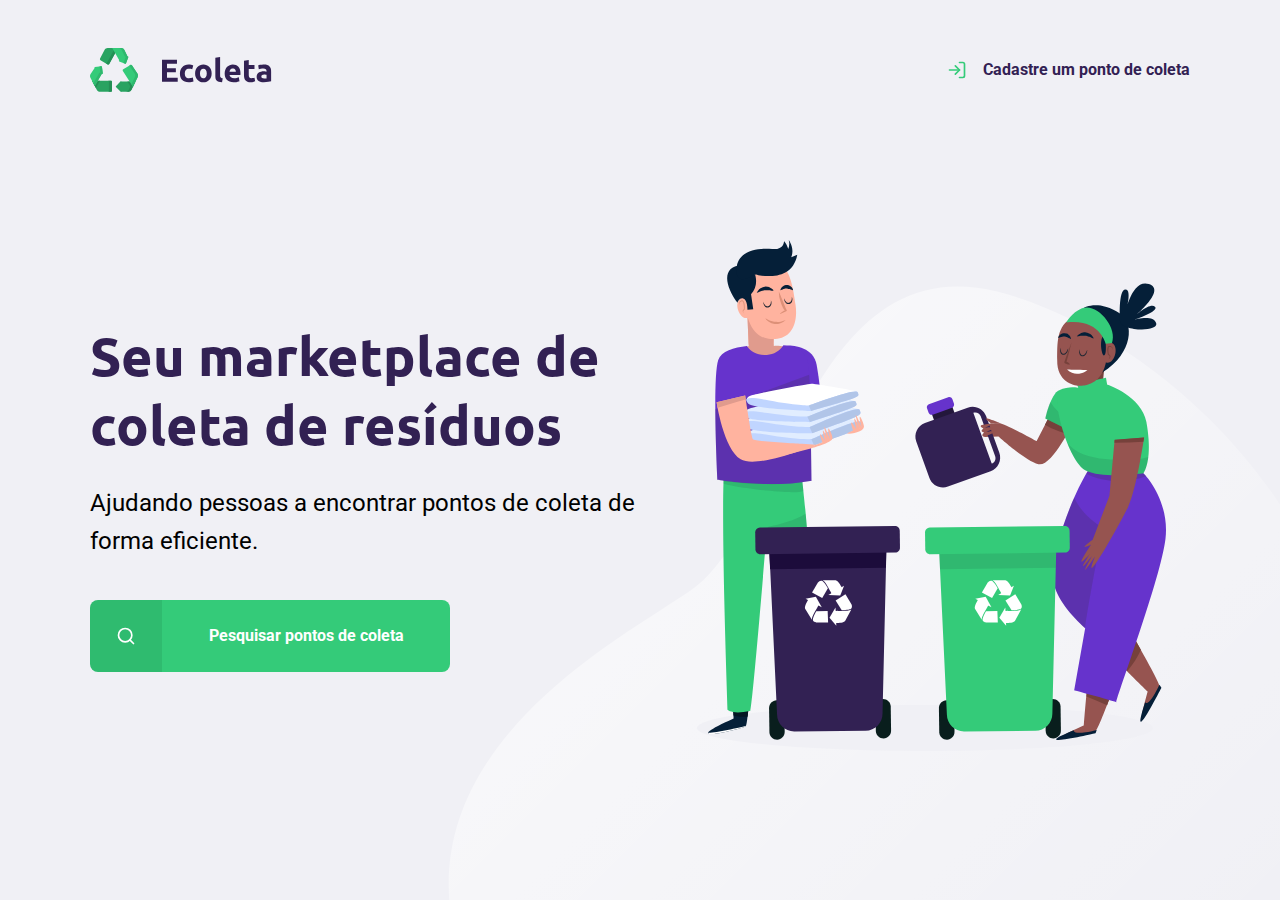
==== index.html @ a5190120 "Aula1" ====
<!DOCTYPE html>
<html lang="pt_br">
<head>
    <meta charset="UTF-8">
    <meta name="viewport" content="width=device-width, initial-scale=1.0">
    <title>Ecoleta</title>
    <link href="https://fonts.googleapis.com/css2?family=Roboto&family=Ubuntu:wght@700&display=swap" rel="stylesheet">
    <link rel="stylesheet" href="/styles/main.css">
</head>
<body>
    <div id="page-home">
        <div class="content">
            <header>
                <img src="/assents/logo.svg" alt="Logomarca">
                <a href="#">
                    <span></span>
                    Cadastre um ponto de coleta
                </a>
            </header>
            <main>
                <h1 >Seu marketplace de coleta de resíduos</h1>
                <p>Ajudando pessoas a encontrar pontos de coleta de forma eficiente.</p>
                <a href="#">
                    <span></span>
                    <strong>Pesquisar pontos de coleta</strong>
                </a>
            </main>
        </div>
    </div>
</body>
</html>
---- styles/main.css ----
:root{
    --title-color:#322153;
    --primary-color: #34cb79;
}
*{
    margin: 0;
    padding: 0;
}
html{
    font-family: 'Roboto', sans-serif;
}
body{
    background: #f0f0f5;
    -webkit-font-smoothing: antialiased;/*deixa a fonte mais gostosinha de ver*/
}
a{
    text-decoration: none;
}
h1, h2, h3, h4, h5, h6{
    color: var(--title-color);
    font-family: 'Ubuntu', sans-serif;;
}
/*  display:inline ocupa apenas o espaço dele 
    display:block ocupa a linha toda */
#page-home{
    height: 100vh;
    background: url('../assents/home-background.svg') no-repeat;
    background-position: 35vw bottom;
}
#page-home .content{
    width: 90%;
    max-width: 1100px;
    margin: 0 auto; /* ultilizado para elementos com display:block */
    display: flex;
    flex-direction: column;
    height: 100%;
}
#page-home header{
    margin-top: 48px;
    display: flex;
    align-items: center;
    justify-content: space-between;
}
#page-home header a{
    display: flex;
    color: var(--title-color);
    font-weight: 700;
}
#page-home header a span{
    margin-right: 16px;
    background-image: url('../assents/log-in.svg');
    width: 20px;
    height: 20px;
}
#page-home main{
    max-width: 560px;
    flex: 1;
    display: flex;
    flex-direction: column;
    justify-content: center;
    flex: 1;
}
#page-home main h1{
    font-size: 54px;
}
#page-home main p{
    font-size: 24px;
    line-height: 38px;
    margin-top: 25px;
}
#page-home main a{
    display: flex;
    align-items: center;
    margin-top: 40px;
    width: 100%;
    max-width: 360px;
    height: 72px;
    border-radius: 8px;
    background-color: var(--primary-color);
    transition: 400ms;
}
#page-home main a:hover{
    background-color: #2fb86d;
}
#page-home main a span{
    width: 72px;
    height: 72px;
    border-top-left-radius: 8px;
    border-bottom-left-radius: 8px;
    background-color: rgba(0, 0, 0, 0.08);
    display: flex;
    align-items: center;
    justify-content: center;
}
#page-home main a span::after{
    content: "";
    background-image: url('../assents/search.svg');
    width: 20px;
    height: 20px;
}
#page-home main a strong{
    color: white;
    flex: 1;
    text-align: center;
}
@media(max-width:900px){
    #page-home{
        background-position: 70vw;
    }
    #page-home .content{
        align-items: center;
        text-align: center;
    }
    #page-home header a{
        position: absolute;
        bottom: 48px;
        left: 50%;
        transform: translateX(-50%);
    }
    #page-home main{
        align-items: center;
    }
}
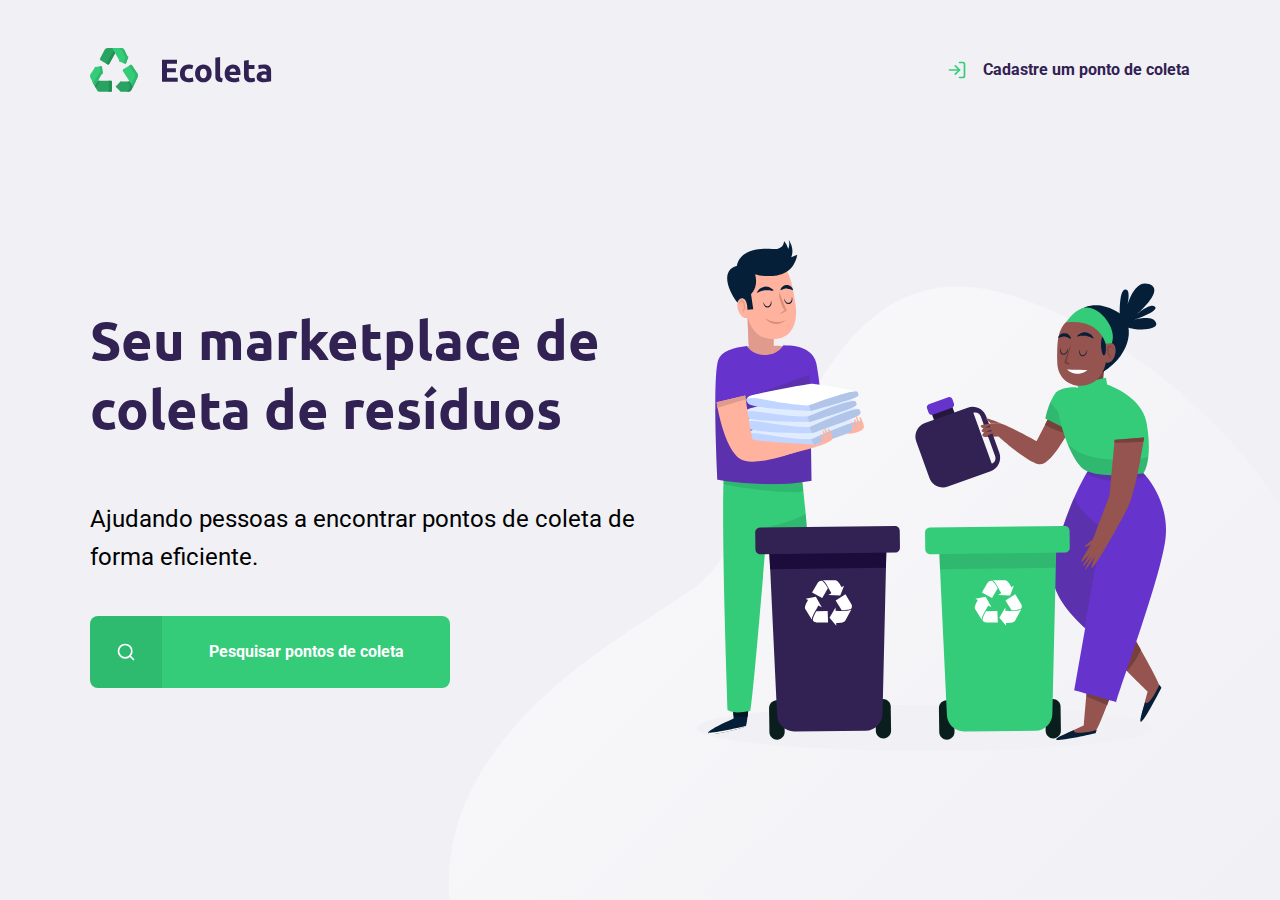
==== commit c939c86c: "Aula 2" ====
--- a/index.html
+++ b/index.html
@@ -6,6 +6,8 @@
     <title>Ecoleta</title>
     <link href="https://fonts.googleapis.com/css2?family=Roboto&family=Ubuntu:wght@700&display=swap" rel="stylesheet">
     <link rel="stylesheet" href="/styles/main.css">
+    <link rel="stylesheet" href="/styles/home.css">
+    <link rel="stylesheet" href="/styles/responsive.css">
 </head>
 <body>
     <div id="page-home">
--- a/styles/main.css
+++ b/styles/main.css
@@ -5,6 +5,7 @@
 *{
     margin: 0;
     padding: 0;
+    box-sizing: border-box;/*o padding não vai esticar a caixa, o tamanho dela é regido pela borda*/
 }
 html{
     font-family: 'Roboto', sans-serif;
@@ -18,106 +19,9 @@
 }
 h1, h2, h3, h4, h5, h6{
     color: var(--title-color);
-    font-family: 'Ubuntu', sans-serif;;
+    font-family: 'Ubuntu', sans-serif;
+    margin-bottom: 32px;
 }
 /*  display:inline ocupa apenas o espaço dele 
     display:block ocupa a linha toda */
-#page-home{
-    height: 100vh;
-    background: url('../assents/home-background.svg') no-repeat;
-    background-position: 35vw bottom;
-}
-#page-home .content{
-    width: 90%;
-    max-width: 1100px;
-    margin: 0 auto; /* ultilizado para elementos com display:block */
-    display: flex;
-    flex-direction: column;
-    height: 100%;
-}
-#page-home header{
-    margin-top: 48px;
-    display: flex;
-    align-items: center;
-    justify-content: space-between;
-}
-#page-home header a{
-    display: flex;
-    color: var(--title-color);
-    font-weight: 700;
-}
-#page-home header a span{
-    margin-right: 16px;
-    background-image: url('../assents/log-in.svg');
-    width: 20px;
-    height: 20px;
-}
-#page-home main{
-    max-width: 560px;
-    flex: 1;
-    display: flex;
-    flex-direction: column;
-    justify-content: center;
-    flex: 1;
-}
-#page-home main h1{
-    font-size: 54px;
-}
-#page-home main p{
-    font-size: 24px;
-    line-height: 38px;
-    margin-top: 25px;
-}
-#page-home main a{
-    display: flex;
-    align-items: center;
-    margin-top: 40px;
-    width: 100%;
-    max-width: 360px;
-    height: 72px;
-    border-radius: 8px;
-    background-color: var(--primary-color);
-    transition: 400ms;
-}
-#page-home main a:hover{
-    background-color: #2fb86d;
-}
-#page-home main a span{
-    width: 72px;
-    height: 72px;
-    border-top-left-radius: 8px;
-    border-bottom-left-radius: 8px;
-    background-color: rgba(0, 0, 0, 0.08);
-    display: flex;
-    align-items: center;
-    justify-content: center;
-}
-#page-home main a span::after{
-    content: "";
-    background-image: url('../assents/search.svg');
-    width: 20px;
-    height: 20px;
-}
-#page-home main a strong{
-    color: white;
-    flex: 1;
-    text-align: center;
-}
-@media(max-width:900px){
-    #page-home{
-        background-position: 70vw;
-    }
-    #page-home .content{
-        align-items: center;
-        text-align: center;
-    }
-    #page-home header a{
-        position: absolute;
-        bottom: 48px;
-        left: 50%;
-        transform: translateX(-50%);
-    }
-    #page-home main{
-        align-items: center;
-    }
-}+
--- a/styles/home.css
+++ b/styles/home.css
@@ -0,0 +1,81 @@
+#page-home{
+    height: 100vh;
+    background: url('../assents/home-background.svg') no-repeat;
+    background-position: 35vw bottom;
+}
+#page-home .content{
+    width: 90%;
+    max-width: 1100px;
+    margin: 0 auto; /* ultilizado para elementos com display:block */
+    display: flex;
+    flex-direction: column;
+    height: 100%;
+}
+#page-home header{
+    margin-top: 48px;
+    display: flex;
+    align-items: center;
+    justify-content: space-between;
+}
+#page-home header a{
+    display: flex;
+    color: var(--title-color);
+    font-weight: 700;
+}
+#page-home header a span{
+    margin-right: 16px;
+    background-image: url('../assents/log-in.svg');
+    width: 20px;
+    height: 20px;
+}
+#page-home main{
+    max-width: 560px;
+    flex: 1;
+    display: flex;
+    flex-direction: column;
+    justify-content: center;
+    flex: 1;
+}
+#page-home main h1{
+    font-size: 54px;
+}
+#page-home main p{
+    font-size: 24px;
+    line-height: 38px;
+    margin-top: 25px;
+}
+#page-home main a{
+    display: flex;
+    align-items: center;
+    margin-top: 40px;
+    width: 100%;
+    max-width: 360px;
+    height: 72px;
+    border-radius: 8px;
+    background-color: var(--primary-color);
+    transition: 400ms;
+}
+#page-home main a:hover{
+    background-color: #2fb86d;
+}
+#page-home main a span{
+    width: 72px;
+    height: 72px;
+    border-top-left-radius: 8px;
+    border-bottom-left-radius: 8px;
+    background-color: rgba(0, 0, 0, 0.08);
+    display: flex;
+    align-items: center;
+    justify-content: center;
+}
+#page-home main a span::after{
+    content: "";
+    background-image: url('../assents/search.svg');
+    width: 20px;
+    height: 20px;
+}
+#page-home main a strong{
+    color: white;
+    flex: 1;
+    text-align: center;
+}--- a/styles/responsive.css
+++ b/styles/responsive.css
@@ -0,0 +1,28 @@
+@media(max-width:900px){
+    #page-home{
+        background-position: 70vw;
+    }
+    #page-home .content{
+        align-items: center;
+        text-align: center;
+    }
+    #page-home header a{
+        position: absolute;
+        bottom: 48px;
+        left: 50%;
+        transform: translateX(-50%);
+    }
+    #page-home main{
+        align-items: center;
+    }
+}
+@media(min-width:1440px){
+    #page-home{
+        background-position: 40vw;
+    }
+}
+@media(max-height:760px){
+    #page-home{
+        background-position-y: 200px;
+    }
+}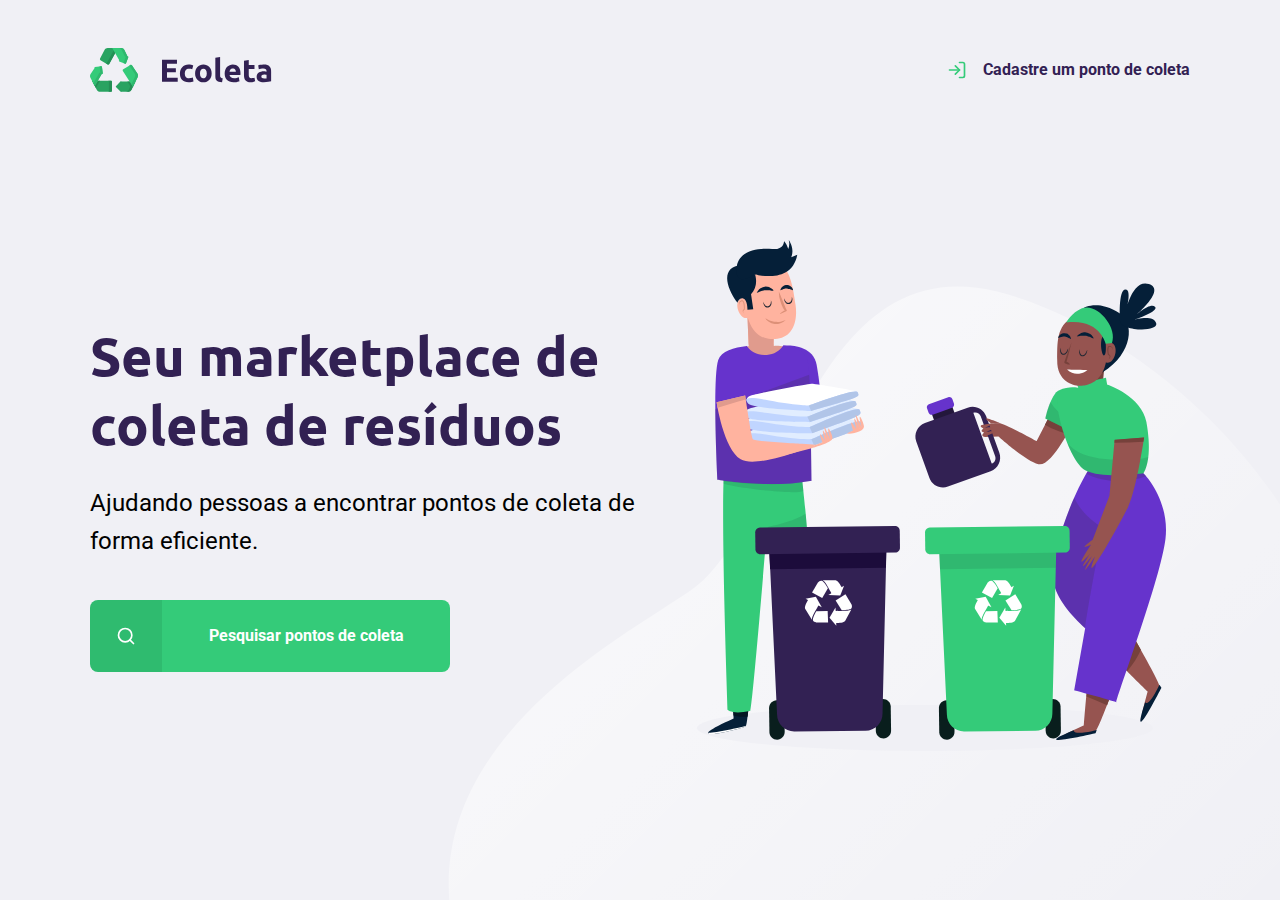
==== commit 3dc927d8: "Aula 3" ====
--- a/index.html
+++ b/index.html
@@ -7,6 +7,7 @@
     <link href="https://fonts.googleapis.com/css2?family=Roboto&family=Ubuntu:wght@700&display=swap" rel="stylesheet">
     <link rel="stylesheet" href="/styles/main.css">
     <link rel="stylesheet" href="/styles/home.css">
+    <link rel="stylesheet" href="/styles/modal.css">
     <link rel="stylesheet" href="/styles/responsive.css">
 </head>
 <body>
@@ -14,7 +15,7 @@
         <div class="content">
             <header>
                 <img src="/assents/logo.svg" alt="Logomarca">
-                <a href="#">
+                <a href="create-point.html">
                     <span></span>
                     Cadastre um ponto de coleta
                 </a>
@@ -29,5 +30,23 @@
             </main>
         </div>
     </div>
+    <div id="modal" class="hide">
+        <div class="content">
+            <div class="header">
+                <h1>Pontos de coleta</h1>
+                <a href="#">Fechar</a><!-- com href="#" ele não recarrega a pagina com ele vazio sim -->
+            </div>
+            <form action="search-results.html">
+                <label for="search">Cidade</label>
+                <div class="search field">
+                    <input type="text" name="search" placeholder="Digite a cidade">
+                    <button>
+                        <img src="/assents/search.svg" alt="Buscar">
+                    </button>
+                </div>
+            </form>
+        </div>
+    </div>
+    <script src="/scripts/index.js"></script>
 </body>
 </html>--- a/styles/main.css
+++ b/styles/main.css
@@ -19,8 +19,8 @@
 }
 h1, h2, h3, h4, h5, h6{
     color: var(--title-color);
-    font-family: 'Ubuntu', sans-serif;
-    margin-bottom: 32px;
+    font-family: 'Ubuntu', sans-serif;/* 
+    margin-bottom: 32px; */
 }
 /*  display:inline ocupa apenas o espaço dele 
     display:block ocupa a linha toda */
--- a/styles/modal.css
+++ b/styles/modal.css
@@ -0,0 +1,64 @@
+#modal{
+    background-color: #0e0a14ef;
+    height: 100vh;
+    width: 100vw;
+    position: fixed;/*criar uma folha de papel*/
+    top: 0;
+    display: flex;
+    justify-content: center;
+    align-items: center;
+    transition: 400ms;
+}
+#modal.hide{
+    display: none;/*quando o modal tiver a classe hide*/
+}
+#modal .content{
+    color: white;
+    width: 420px;
+}
+#modal .header{
+    display: flex;
+    align-items: center;
+    justify-content: space-between;
+    
+    margin-bottom: 48px;
+}
+#modal .header a{
+    background-image: url("../assents/x.svg");
+    width: 20px;
+    height: 20px;
+    display: flex;
+    font-size: 0.01px;
+}
+#modal .header h1{
+    color: white;
+    font-size: 36px;
+    line-height: 42px;
+}
+#modal form label{
+    font-size: 14px;
+    line-height: 16px;
+    display: block;
+    margin-bottom: 8px;
+}
+#modal form .field{
+    display: flex;
+}
+#modal  form input{
+    flex: 1;
+    background-color: #f0f0f5;
+    border-radius: 8px 0 0 8px;
+    border: 0;
+    padding: 16px 24px;
+    color: #6c6c80;
+}
+#modal  form button{
+    width: 72px;
+    height: 72px;
+    background-color: var(--primary-color);
+    border: 0;
+    border-radius: 0 8px 8px 0;
+}
+#modal  form button:hover{
+    background-color: #2fb85e;
+}--- a/styles/responsive.css
+++ b/styles/responsive.css
@@ -15,6 +15,9 @@
     #page-home main{
         align-items: center;
     }
+    #page-search-results .cards{
+        grid-template-columns: 1fr;
+    }
 }
 @media(min-width:1440px){
     #page-home{
